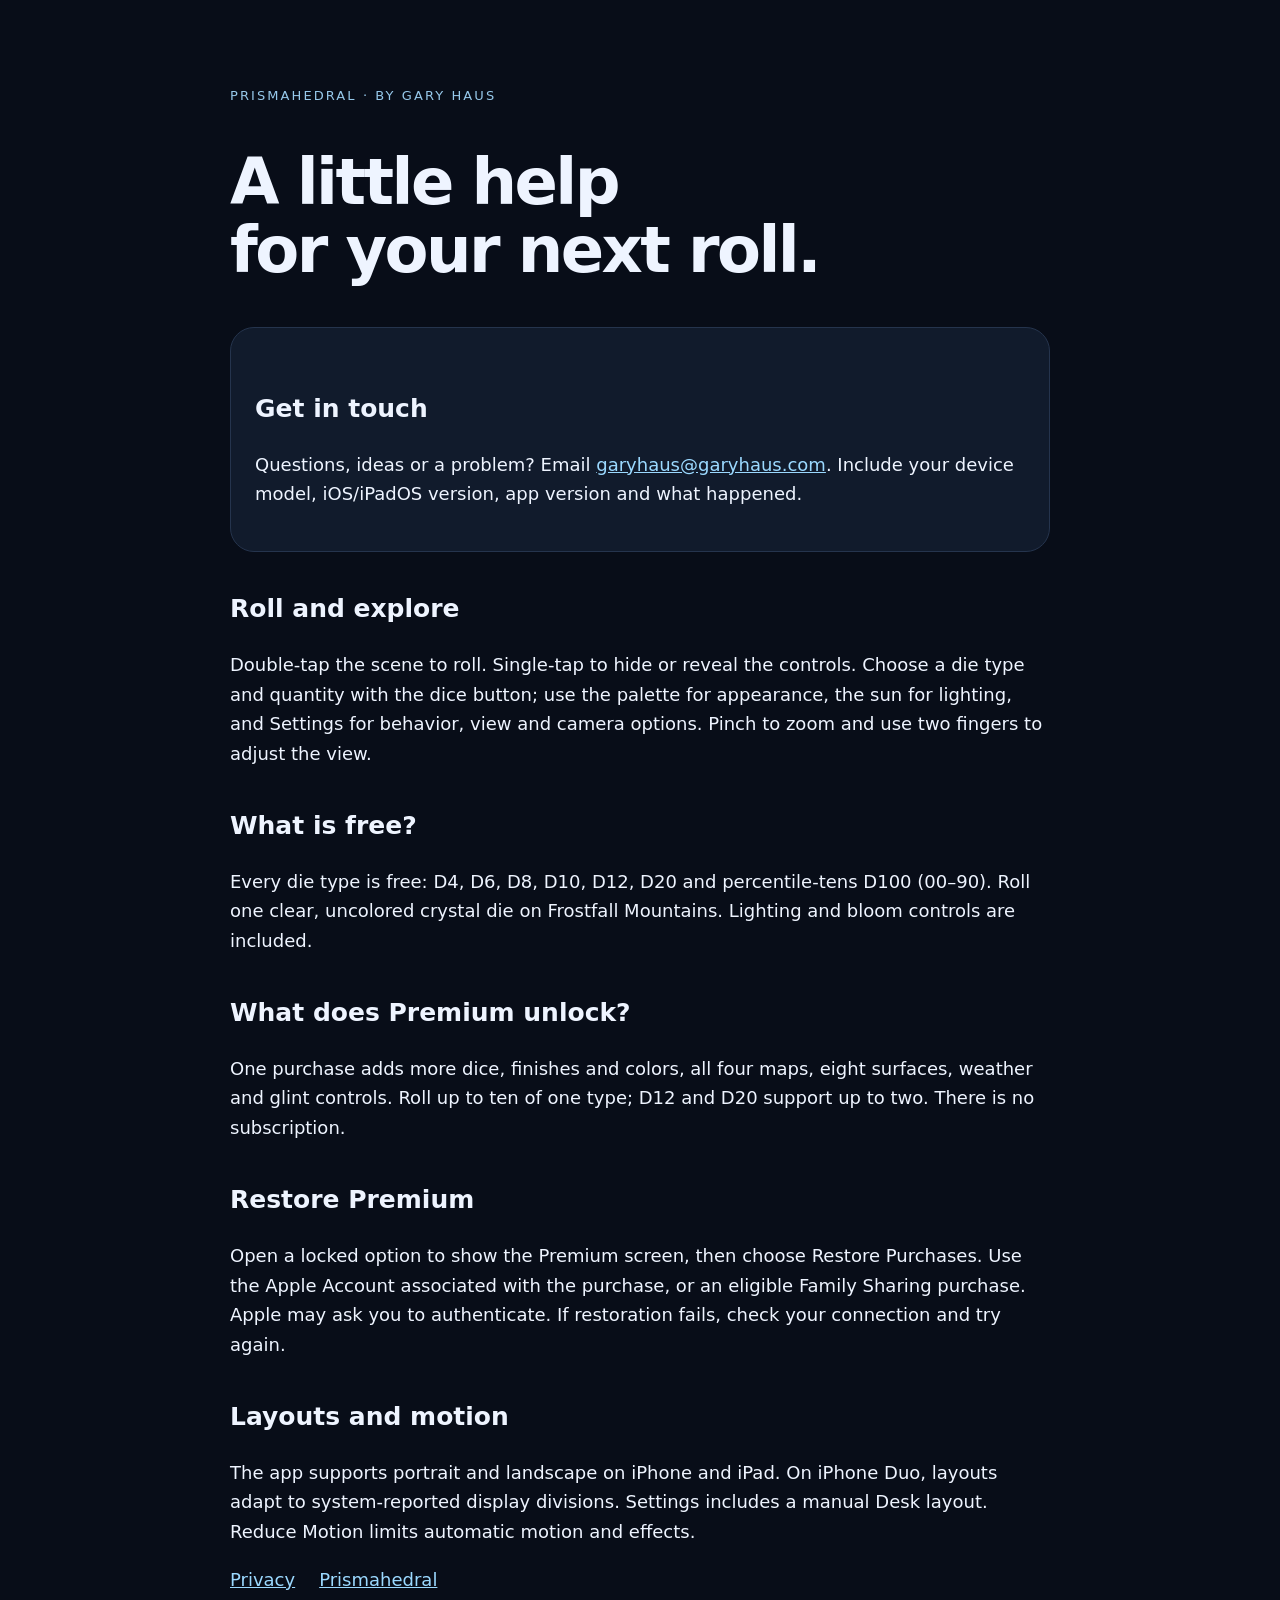
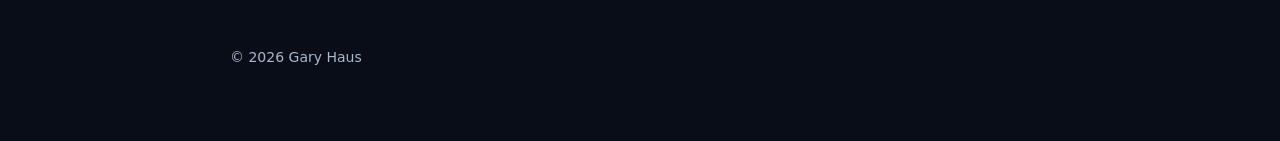
==== support/index.html @ 12f17cbd "Publish Prismahedral support/index.html" ====
<!doctype html><html lang="en"><meta charset="utf-8"><meta name="viewport" content="width=device-width,initial-scale=1"><title>Support — Prismahedral</title><link rel="stylesheet" href="../style.css"><main><p class="tag">Prismahedral · by Gary Haus</p><h1>A little help<br>for your next roll.</h1><div class="card"><h2>Get in touch</h2><p>Questions, ideas or a problem? Email <a href="mailto:garyhaus@garyhaus.com">garyhaus@garyhaus.com</a>. Include your device model, iOS/iPadOS version, app version and what happened.</p></div><h2>Roll and explore</h2><p>Double-tap the scene to roll. Single-tap to hide or reveal the controls. Choose a die type and quantity with the dice button; use the palette for appearance, the sun for lighting, and Settings for behavior, view and camera options. Pinch to zoom and use two fingers to adjust the view.</p><h2>What is free?</h2><p>Every die type is free: D4, D6, D8, D10, D12, D20 and percentile-tens D100 (00–90). Roll one clear, uncolored crystal die on Frostfall Mountains. Lighting and bloom controls are included.</p><h2>What does Premium unlock?</h2><p>One purchase adds more dice, finishes and colors, all four maps, eight surfaces, weather and glint controls. Roll up to ten of one type; D12 and D20 support up to two. There is no subscription.</p><h2>Restore Premium</h2><p>Open a locked option to show the Premium screen, then choose Restore Purchases. Use the Apple Account associated with the purchase, or an eligible Family Sharing purchase. Apple may ask you to authenticate. If restoration fails, check your connection and try again.</p><h2>Layouts and motion</h2><p>The app supports portrait and landscape on iPhone and iPad. On iPhone Duo, layouts adapt to system-reported display divisions. Settings includes a manual Desk layout. Reduce Motion limits automatic motion and effects.</p><nav><a href="../privacy/">Privacy</a><a href="../">Prismahedral</a></nav><footer>© 2026 Gary Haus</footer></main></html>
---- style.css ----
body{margin:0;background:#080d18;color:#eef4ff;font:18px/1.65 system-ui,sans-serif}main{max-width:820px;margin:auto;padding:72px 28px}a{color:#9bd9ff}h1{font-size:clamp(36px,7vw,64px);line-height:1.05;letter-spacing:-.04em}h2{font-size:25px;margin-top:36px}.tag{font-size:13px;letter-spacing:.16em;text-transform:uppercase;color:#97c9eb}nav{display:flex;gap:24px;flex-wrap:wrap}.card{background:#111b2c;border:1px solid #25344d;border-radius:24px;padding:24px;margin:24px 0}footer{font-size:14px;color:#a9b7cb;margin-top:52px}
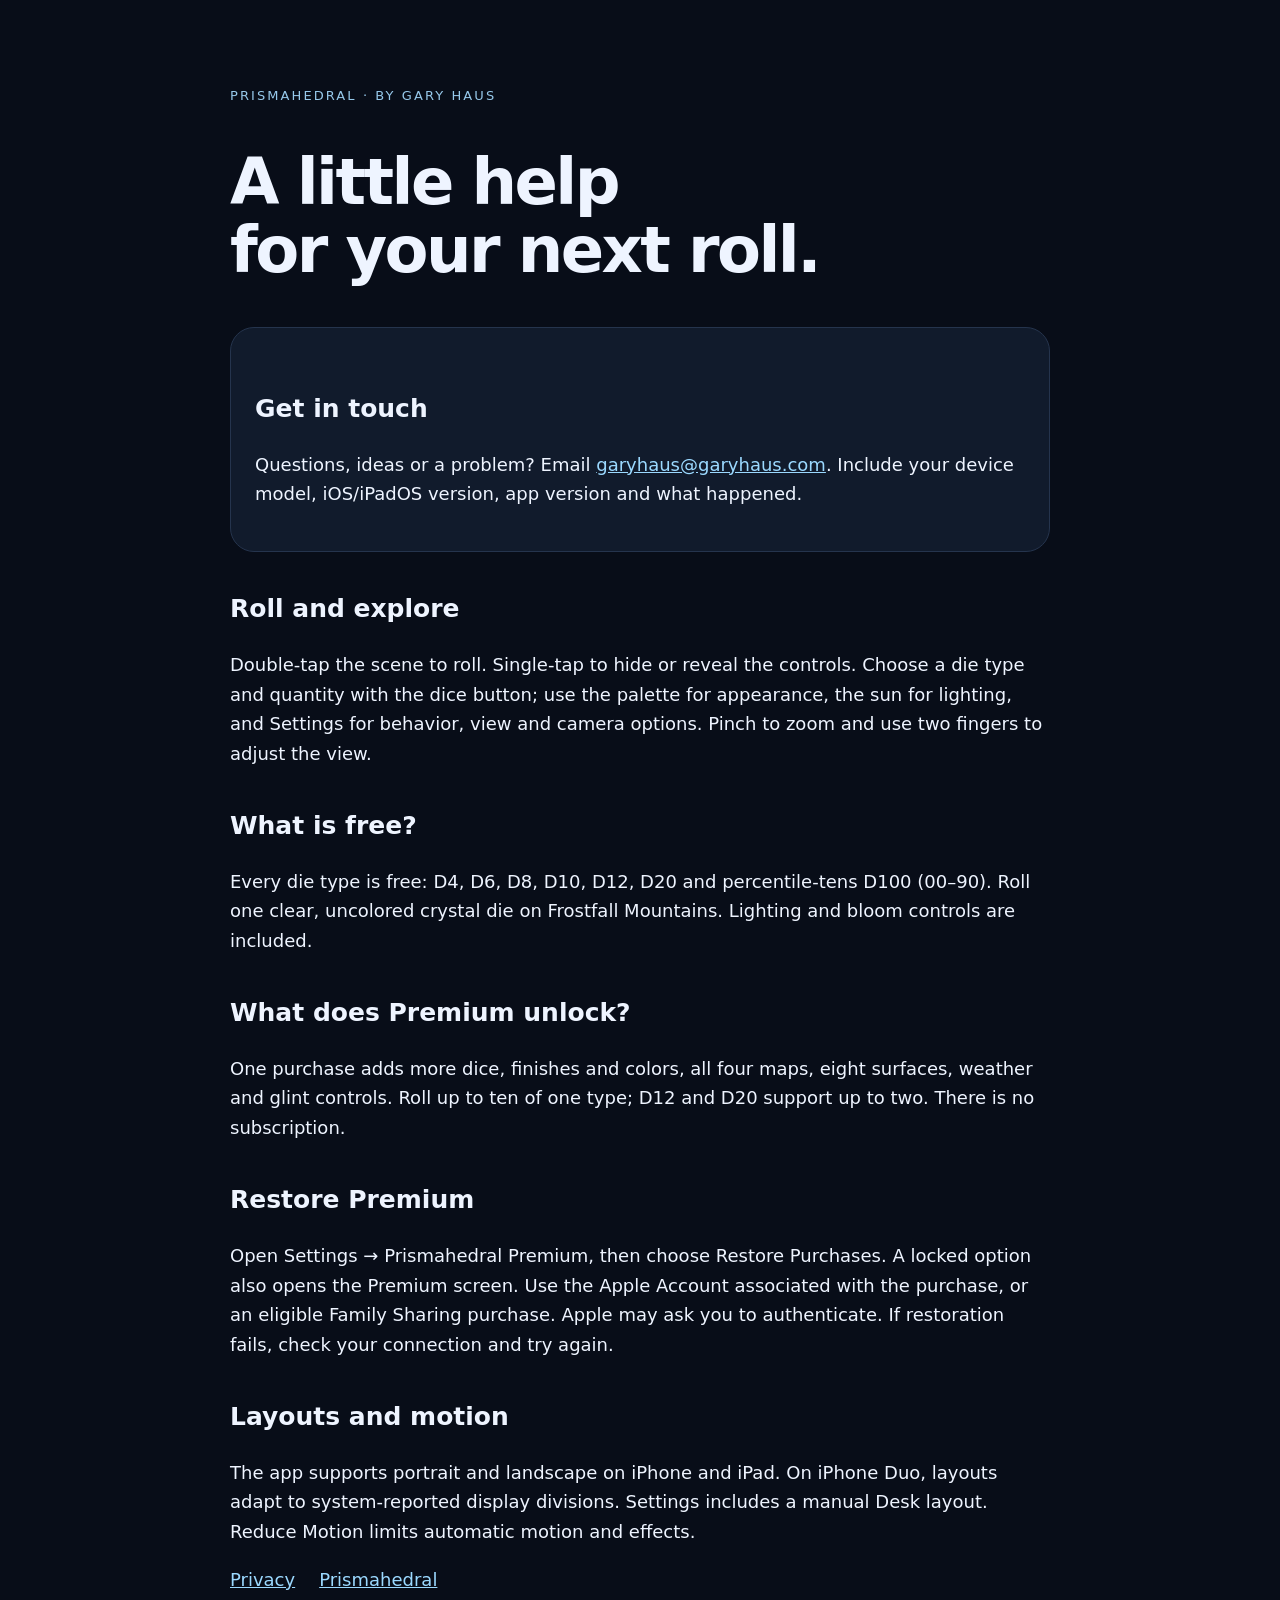
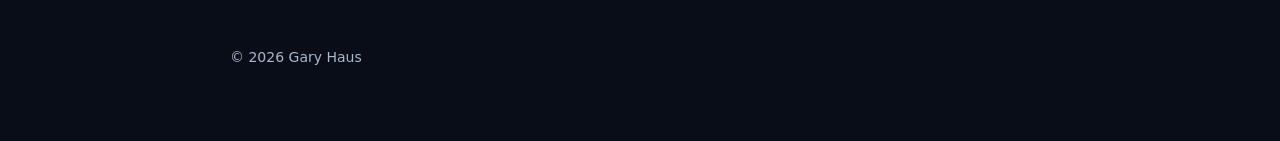
==== commit 4ca380fd: "Document persistent Settings Premium restore entry" ====
--- a/support/index.html
+++ b/support/index.html
@@ -1 +1 @@
-<!doctype html><html lang="en"><meta charset="utf-8"><meta name="viewport" content="width=device-width,initial-scale=1"><title>Support — Prismahedral</title><link rel="stylesheet" href="../style.css"><main><p class="tag">Prismahedral · by Gary Haus</p><h1>A little help<br>for your next roll.</h1><div class="card"><h2>Get in touch</h2><p>Questions, ideas or a problem? Email <a href="mailto:garyhaus@garyhaus.com">garyhaus@garyhaus.com</a>. Include your device model, iOS/iPadOS version, app version and what happened.</p></div><h2>Roll and explore</h2><p>Double-tap the scene to roll. Single-tap to hide or reveal the controls. Choose a die type and quantity with the dice button; use the palette for appearance, the sun for lighting, and Settings for behavior, view and camera options. Pinch to zoom and use two fingers to adjust the view.</p><h2>What is free?</h2><p>Every die type is free: D4, D6, D8, D10, D12, D20 and percentile-tens D100 (00–90). Roll one clear, uncolored crystal die on Frostfall Mountains. Lighting and bloom controls are included.</p><h2>What does Premium unlock?</h2><p>One purchase adds more dice, finishes and colors, all four maps, eight surfaces, weather and glint controls. Roll up to ten of one type; D12 and D20 support up to two. There is no subscription.</p><h2>Restore Premium</h2><p>Open a locked option to show the Premium screen, then choose Restore Purchases. Use the Apple Account associated with the purchase, or an eligible Family Sharing purchase. Apple may ask you to authenticate. If restoration fails, check your connection and try again.</p><h2>Layouts and motion</h2><p>The app supports portrait and landscape on iPhone and iPad. On iPhone Duo, layouts adapt to system-reported display divisions. Settings includes a manual Desk layout. Reduce Motion limits automatic motion and effects.</p><nav><a href="../privacy/">Privacy</a><a href="../">Prismahedral</a></nav><footer>© 2026 Gary Haus</footer></main></html>+<!doctype html><html lang="en"><meta charset="utf-8"><meta name="viewport" content="width=device-width,initial-scale=1"><title>Support — Prismahedral</title><link rel="stylesheet" href="../style.css"><main><p class="tag">Prismahedral · by Gary Haus</p><h1>A little help<br>for your next roll.</h1><div class="card"><h2>Get in touch</h2><p>Questions, ideas or a problem? Email <a href="mailto:garyhaus@garyhaus.com">garyhaus@garyhaus.com</a>. Include your device model, iOS/iPadOS version, app version and what happened.</p></div><h2>Roll and explore</h2><p>Double-tap the scene to roll. Single-tap to hide or reveal the controls. Choose a die type and quantity with the dice button; use the palette for appearance, the sun for lighting, and Settings for behavior, view and camera options. Pinch to zoom and use two fingers to adjust the view.</p><h2>What is free?</h2><p>Every die type is free: D4, D6, D8, D10, D12, D20 and percentile-tens D100 (00–90). Roll one clear, uncolored crystal die on Frostfall Mountains. Lighting and bloom controls are included.</p><h2>What does Premium unlock?</h2><p>One purchase adds more dice, finishes and colors, all four maps, eight surfaces, weather and glint controls. Roll up to ten of one type; D12 and D20 support up to two. There is no subscription.</p><h2>Restore Premium</h2><p>Open Settings → Prismahedral Premium, then choose Restore Purchases. A locked option also opens the Premium screen. Use the Apple Account associated with the purchase, or an eligible Family Sharing purchase. Apple may ask you to authenticate. If restoration fails, check your connection and try again.</p><h2>Layouts and motion</h2><p>The app supports portrait and landscape on iPhone and iPad. On iPhone Duo, layouts adapt to system-reported display divisions. Settings includes a manual Desk layout. Reduce Motion limits automatic motion and effects.</p><nav><a href="../privacy/">Privacy</a><a href="../">Prismahedral</a></nav><footer>© 2026 Gary Haus</footer></main></html>
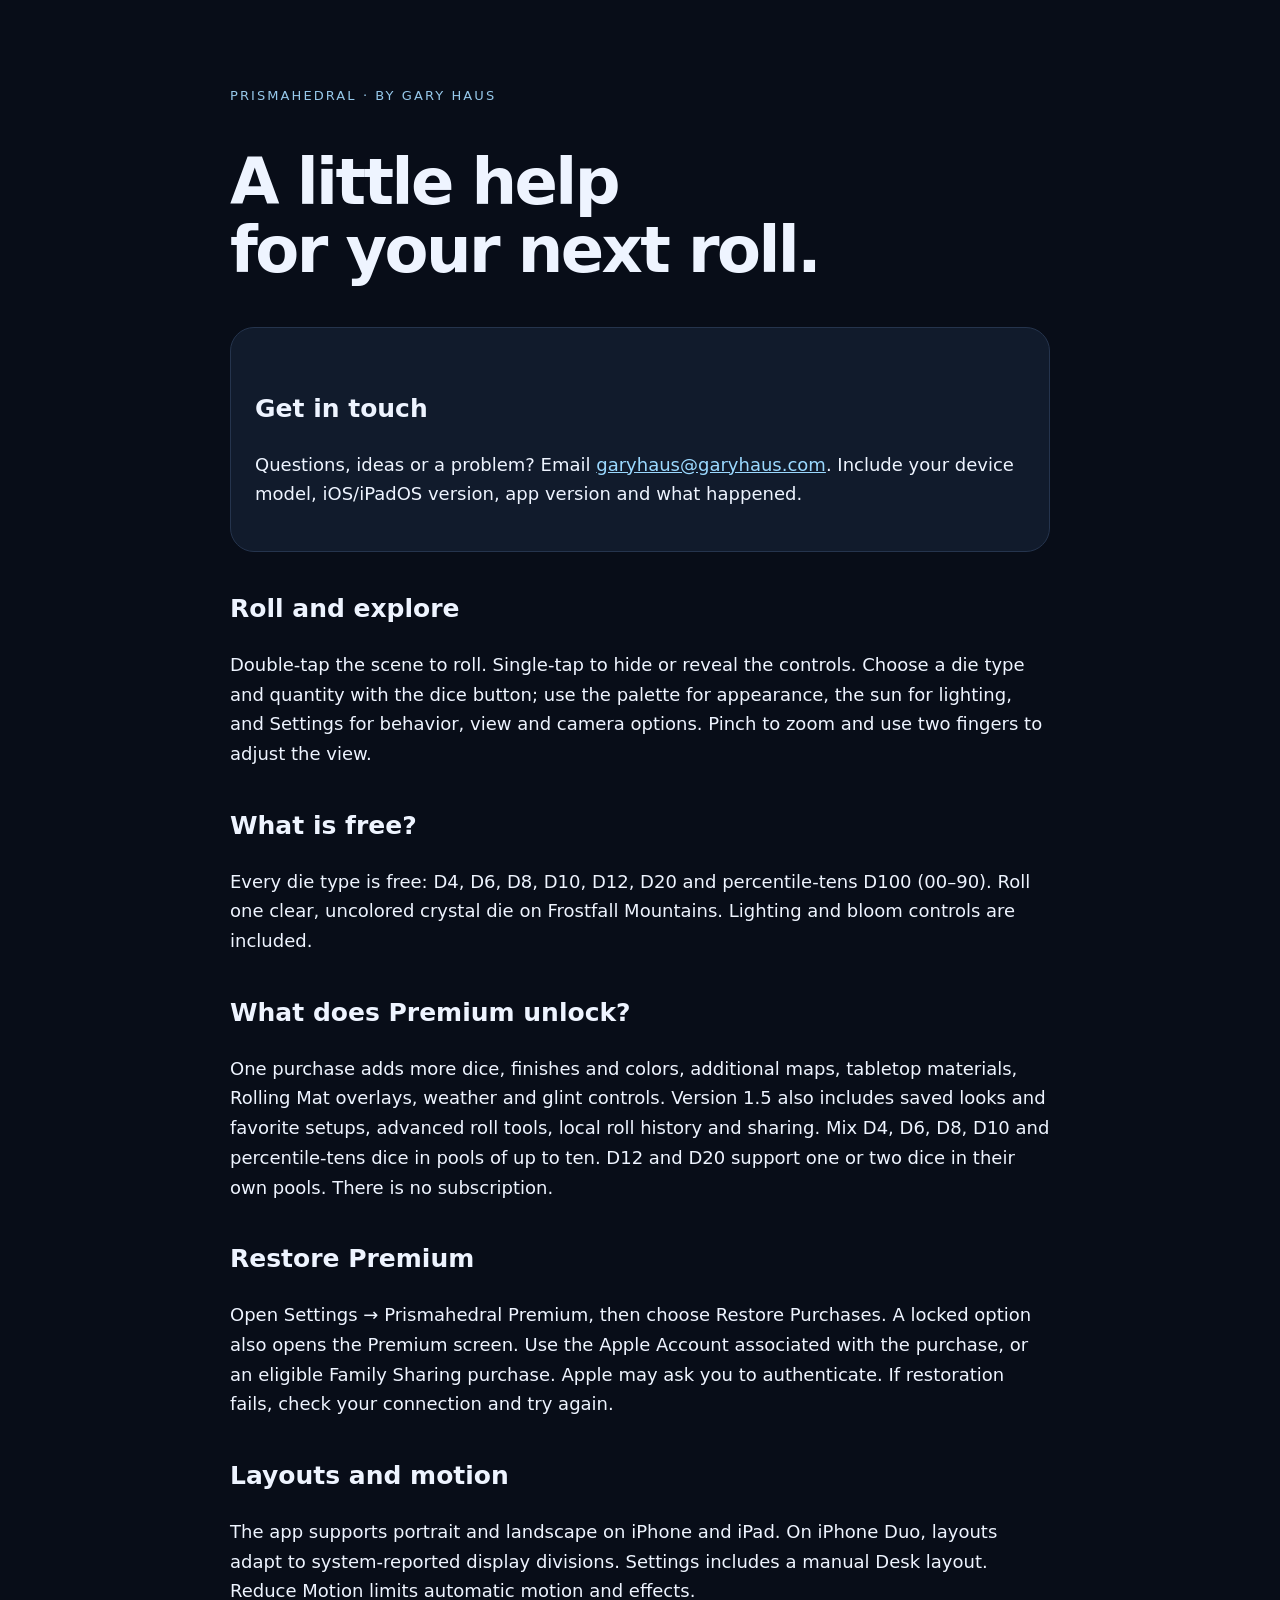
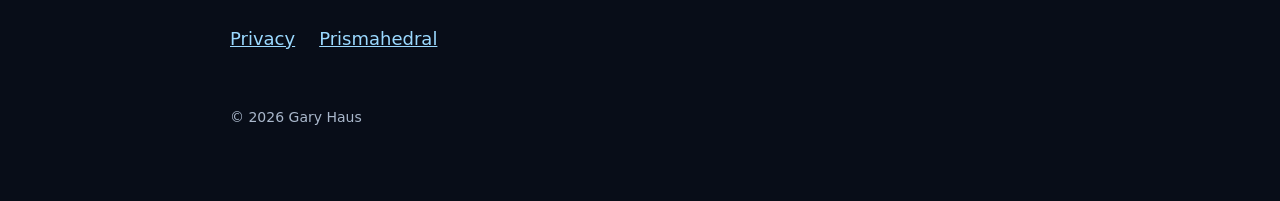
==== commit b27c6bee: "Update support/index.html for Prismahedral 1.5 local history and game tools" ====
--- a/support/index.html
+++ b/support/index.html
@@ -1 +1 @@
-<!doctype html><html lang="en"><meta charset="utf-8"><meta name="viewport" content="width=device-width,initial-scale=1"><title>Support — Prismahedral</title><link rel="stylesheet" href="../style.css"><main><p class="tag">Prismahedral · by Gary Haus</p><h1>A little help<br>for your next roll.</h1><div class="card"><h2>Get in touch</h2><p>Questions, ideas or a problem? Email <a href="mailto:garyhaus@garyhaus.com">garyhaus@garyhaus.com</a>. Include your device model, iOS/iPadOS version, app version and what happened.</p></div><h2>Roll and explore</h2><p>Double-tap the scene to roll. Single-tap to hide or reveal the controls. Choose a die type and quantity with the dice button; use the palette for appearance, the sun for lighting, and Settings for behavior, view and camera options. Pinch to zoom and use two fingers to adjust the view.</p><h2>What is free?</h2><p>Every die type is free: D4, D6, D8, D10, D12, D20 and percentile-tens D100 (00–90). Roll one clear, uncolored crystal die on Frostfall Mountains. Lighting and bloom controls are included.</p><h2>What does Premium unlock?</h2><p>One purchase adds more dice, finishes and colors, all four maps, eight surfaces, weather and glint controls. Roll up to ten of one type; D12 and D20 support up to two. There is no subscription.</p><h2>Restore Premium</h2><p>Open Settings → Prismahedral Premium, then choose Restore Purchases. A locked option also opens the Premium screen. Use the Apple Account associated with the purchase, or an eligible Family Sharing purchase. Apple may ask you to authenticate. If restoration fails, check your connection and try again.</p><h2>Layouts and motion</h2><p>The app supports portrait and landscape on iPhone and iPad. On iPhone Duo, layouts adapt to system-reported display divisions. Settings includes a manual Desk layout. Reduce Motion limits automatic motion and effects.</p><nav><a href="../privacy/">Privacy</a><a href="../">Prismahedral</a></nav><footer>© 2026 Gary Haus</footer></main></html>+<!doctype html><html lang="en"><meta charset="utf-8"><meta name="viewport" content="width=device-width,initial-scale=1"><title>Support — Prismahedral</title><link rel="stylesheet" href="../style.css"><main><p class="tag">Prismahedral · by Gary Haus</p><h1>A little help<br>for your next roll.</h1><div class="card"><h2>Get in touch</h2><p>Questions, ideas or a problem? Email <a href="mailto:garyhaus@garyhaus.com">garyhaus@garyhaus.com</a>. Include your device model, iOS/iPadOS version, app version and what happened.</p></div><h2>Roll and explore</h2><p>Double-tap the scene to roll. Single-tap to hide or reveal the controls. Choose a die type and quantity with the dice button; use the palette for appearance, the sun for lighting, and Settings for behavior, view and camera options. Pinch to zoom and use two fingers to adjust the view.</p><h2>What is free?</h2><p>Every die type is free: D4, D6, D8, D10, D12, D20 and percentile-tens D100 (00–90). Roll one clear, uncolored crystal die on Frostfall Mountains. Lighting and bloom controls are included.</p><h2>What does Premium unlock?</h2><p>One purchase adds more dice, finishes and colors, additional maps, tabletop materials, Rolling Mat overlays, weather and glint controls. Version 1.5 also includes saved looks and favorite setups, advanced roll tools, local roll history and sharing. Mix D4, D6, D8, D10 and percentile-tens dice in pools of up to ten. D12 and D20 support one or two dice in their own pools. There is no subscription.</p><h2>Restore Premium</h2><p>Open Settings → Prismahedral Premium, then choose Restore Purchases. A locked option also opens the Premium screen. Use the Apple Account associated with the purchase, or an eligible Family Sharing purchase. Apple may ask you to authenticate. If restoration fails, check your connection and try again.</p><h2>Layouts and motion</h2><p>The app supports portrait and landscape on iPhone and iPad. On iPhone Duo, layouts adapt to system-reported display divisions. Settings includes a manual Desk layout. Reduce Motion limits automatic motion and effects.</p><nav><a href="../privacy/">Privacy</a><a href="../">Prismahedral</a></nav><footer>© 2026 Gary Haus</footer></main></html>
